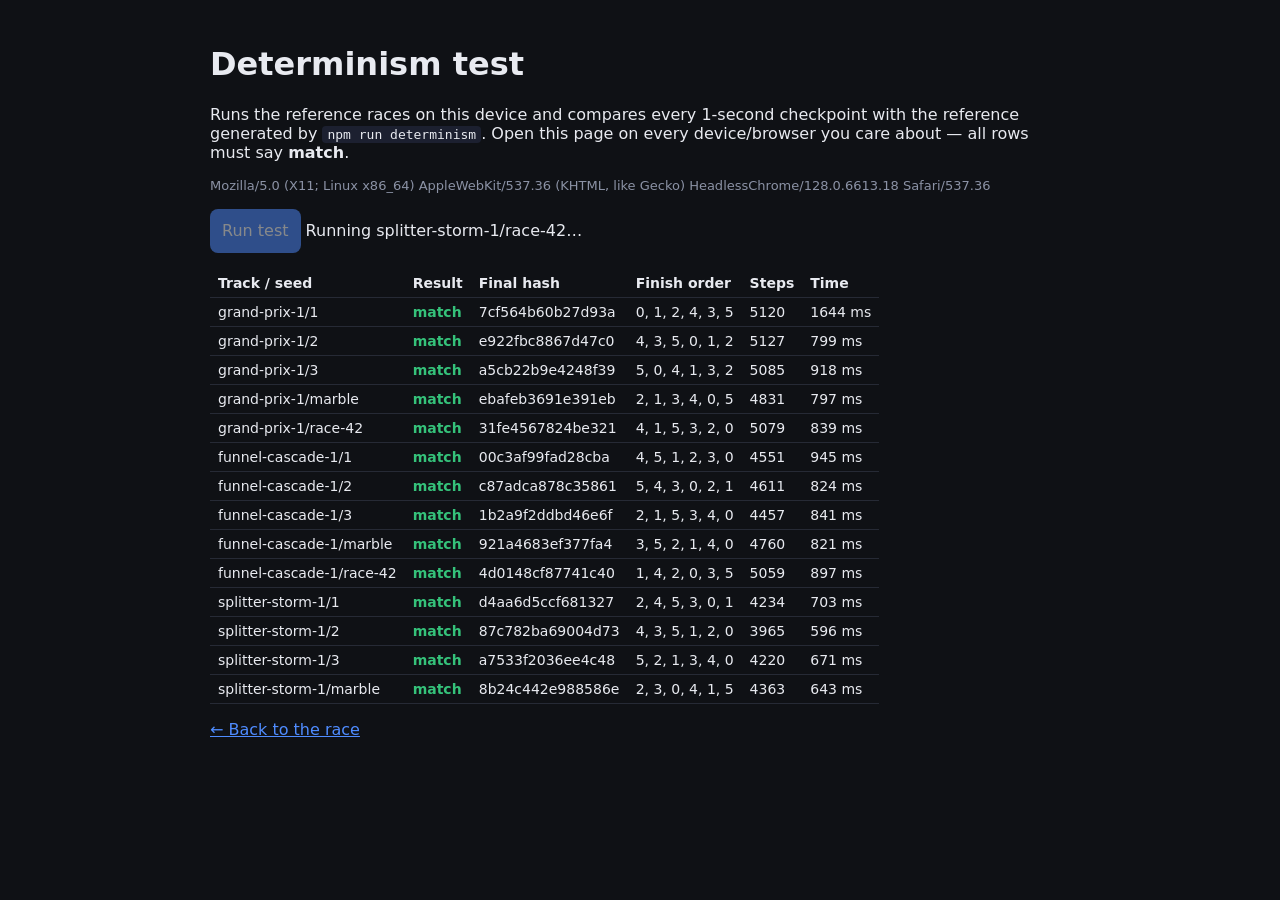
==== determinism.html @ 63c28d30 "dist files" ====
<!doctype html>
<html lang="en">
  <head>
    <meta charset="UTF-8" />
    <meta name="viewport" content="width=device-width, initial-scale=1.0" />
    <title>Determinism Test — MarbleRace</title>
    <script type="module" crossorigin src="./assets/determinism-B6ELlmEu.js"></script>
    <link rel="modulepreload" crossorigin href="./assets/rolldown-runtime-XKyaHtl9.js">
    <link rel="modulepreload" crossorigin href="./assets/hash-BnlOyjK9.js">
    <link rel="stylesheet" crossorigin href="./assets/hash-DS23Bfxa.css">
  </head>
  <body class="page">
    <!-- Classic inline script: runs even where the game's modules can't, so a
         file:// open or a startup error shows a message instead of a blank page. -->
    <script>
      (function () {
        function show(html) {
          var box = document.createElement('div');
          box.style.cssText = 'position:fixed;inset:0;display:flex;align-items:center;justify-content:center;padding:16px;background:#0f1115;color:#e8eaf0;font:15px/1.5 system-ui,sans-serif;z-index:10';
          box.innerHTML = '<div style="max-width:560px">' + html + '</div>';
          document.body.appendChild(box);
        }
        if (location.protocol === 'file:') {
          show('<h2>MarbleRace needs a web server</h2>' +
            '<p>Browsers block the game\u2019s scripts when a page is opened straight from disk (file://).</p>' +
            '<p>From the project folder run <code>npm run dev</code> and open <code>http://localhost:5173</code>, ' +
            'or run <code>npm run build</code> and serve <code>dist/</code> with any static server (e.g. <code>npx serve dist</code>).</p>');
          return;
        }
        var shown = false;
        function fail(msg) {
          // Once the page has started (data-started), errors stay in the console instead of
          // replacing the page. The ResizeObserver loop notice is a harmless browser warning.
          if (shown || document.documentElement.hasAttribute('data-started')) return;
          if (/^ResizeObserver loop/.test(String(msg))) return;
          shown = true;
          show('<h2>The game failed to start</h2><pre style="white-space:pre-wrap">' + String(msg).replace(/[<&]/g, function (c) { return c === '<' ? '&lt;' : '&amp;'; }) + '</pre>');
        }
        window.addEventListener('error', function (e) { fail(e.message || e); });
        window.addEventListener('unhandledrejection', function (e) { var r = e.reason; fail((r && (r.stack || r.message)) || r); });
      })();
    </script>
    <main class="doc">
      <h1>Determinism test</h1>
      <p>
        Runs the reference races on this device and compares every 1-second checkpoint
        with the reference generated by <code>npm run determinism</code>. Open this page on
        every device/browser you care about — all rows must say <strong>match</strong>.
      </p>
      <p class="muted" id="env"></p>
      <p><button id="run" type="button">Run test</button> <span id="summary"></span></p>
      <table>
        <thead>
          <tr><th>Track / seed</th><th>Result</th><th>Final hash</th><th>Finish order</th><th>Steps</th><th>Time</th></tr>
        </thead>
        <tbody id="rows"></tbody>
      </table>
      <p><a href="./index.html">← Back to the race</a></p>
    </main>
  </body>
</html>
---- assets/hash-DS23Bfxa.css ----
:root{--bg:#0f1115;--panel:#14171ed1;--text:#e8eaf0;--muted:#8b92a5;--accent:#4f8cff;--good:#35c27a;--bad:#ff5d5d;--radius:10px;color:var(--text);background:var(--bg);font-family:system-ui,-apple-system,Segoe UI,Roboto,sans-serif}html,body{height:100%;margin:0}body{background:var(--bg)}body.game{overflow:hidden}#app{touch-action:none;cursor:grab;width:100%;height:100%;display:block}#app:active{cursor:grabbing}.hud{top:max(12px, env(safe-area-inset-top));left:max(12px, env(safe-area-inset-left));right:max(12px, env(safe-area-inset-right));pointer-events:none;flex-wrap:wrap;align-items:flex-start;gap:8px;display:flex;position:fixed}.panel{background:var(--panel);border-radius:var(--radius);pointer-events:auto;-webkit-backdrop-filter:blur(6px);backdrop-filter:blur(6px);padding:8px 12px;font-size:14px;line-height:1.4}.order{margin:4px 0 0;padding:0;list-style:none}.order li{align-items:center;gap:6px;display:flex}.dot{border-radius:50%;width:10px;height:10px;display:inline-block}button{font:inherit;color:#fff;background:var(--accent);cursor:pointer;border:0;border-radius:8px;min-width:44px;min-height:44px;padding:6px 12px}button:disabled{opacity:.5;cursor:default}a{color:var(--accent)}body.page{overflow:auto}.doc{max-width:860px;margin:0 auto;padding:24px 16px}.muted{color:var(--muted);word-break:break-word;font-size:13px}.good{color:var(--good);font-weight:600}.bad{color:var(--bad);font-weight:600}table{border-collapse:collapse;width:100%;font-size:14px;display:block;overflow-x:auto}th,td{text-align:left;white-space:nowrap;border-bottom:1px solid #262a35;padding:6px 8px}code{background:#1c2030;border-radius:4px;padding:1px 5px}.ui{pointer-events:none;position:fixed;inset:0}.ui>*{pointer-events:auto}.screen{padding:max(16px, env(safe-area-inset-top)) max(16px, env(safe-area-inset-right)) max(16px, env(safe-area-inset-bottom)) max(16px, env(safe-area-inset-left));background:#0f11158c;justify-content:center;align-items:center;display:flex;position:absolute;inset:0;overflow-y:auto}.screen[hidden],.countdown[hidden],.toast[hidden],.hud[hidden]{display:none}.card{background:var(--panel);border-radius:var(--radius);-webkit-backdrop-filter:blur(8px);backdrop-filter:blur(8px);box-sizing:border-box;width:100%;max-width:480px;margin:auto;padding:20px}.card h1,.card h2{margin:0 0 8px}.card h3{margin:16px 0 6px;font-size:15px}.card table{margin-top:8px}.card td:last-child{white-space:normal}.small{font-size:12px}.row{flex-wrap:wrap;align-items:center;gap:8px;margin-top:10px;display:flex}.row.spread{justify-content:space-between;margin-top:0}.big{padding:10px 18px;font-size:16px}button.secondary{background:#2a3040}input,select{font:inherit;color:var(--text);box-sizing:border-box;background:#1c2030;border:1px solid #333a4d;border-radius:8px;min-height:44px;padding:6px 10px}.join{align-items:center;gap:8px;margin-top:12px;display:flex}.join input{flex:1;min-width:0}[data-form=join] input{text-transform:uppercase;letter-spacing:2px}.code{letter-spacing:2px;color:var(--accent);font-family:ui-monospace,monospace}.tag{color:var(--muted);background:#2a3040;border-radius:4px;margin-left:4px;padding:0 5px;font-size:11px}.players{margin:0;padding:0;list-style:none}.players li{border-bottom:1px solid #262a35;justify-content:space-between;gap:8px;padding:3px 0;display:flex}.bar{left:max(12px, env(safe-area-inset-left));right:max(12px, env(safe-area-inset-right));bottom:max(12px, env(safe-area-inset-bottom));justify-content:center;display:flex;position:absolute}.bar:empty,.corner:empty{display:none}.betting{flex-direction:column;gap:8px;width:100%;max-width:720px;max-height:50vh;display:flex;overflow-y:auto}.picks{grid-template-columns:repeat(auto-fit,minmax(90px,1fr));gap:6px;display:grid}.pick{background:#1c2030;border:2px solid #0000;flex-direction:column;align-items:center;gap:2px;padding:8px 4px;display:flex}.pick.on{border-color:var(--c);background:#262d40}.pick small{color:var(--muted);min-height:1em;font-size:11px}.corner{top:max(12px, env(safe-area-inset-top));right:max(12px, env(safe-area-inset-right));position:absolute}.countdown{pointer-events:none;text-shadow:0 4px 24px #000;justify-content:center;align-items:center;font-size:120px;font-weight:800;display:flex;position:absolute;inset:0}.countdown.waiting{font-size:22px;font-weight:600}.toast{color:#ffd6d6;border-radius:var(--radius);background:#3a1f24;max-width:min(560px,100% - 32px);padding:10px 14px;font-size:14px;position:absolute;top:72px;left:50%;transform:translate(-50%)}.swatches{flex-wrap:wrap;gap:4px;margin-top:4px;display:flex}.views,.marbles{gap:4px;display:flex}.swatch{color:#111}.room-info{align-items:center;gap:10px;display:flex}.toast{top:max(72px, calc(env(safe-area-inset-top) + 60px))}@media (width<=600px),(height<=500px){.hud{gap:6px}.hud .finish-order{display:none}.hud .panel{padding:6px 10px}.hud .clock{align-items:center;gap:8px;display:flex}.hud .camera{display:contents}.hud .camera>strong{display:none}.hud .camera .swatches{display:contents}.hud .views,.hud .marbles{pointer-events:auto}.corner{top:auto;bottom:max(12px, env(safe-area-inset-bottom))}.room-info{padding:6px 6px 6px 12px}.room-info .room-text{min-width:0;font-size:13px}.betting{gap:6px;padding:10px}.betting .muted{font-size:12px}.pick{flex-direction:row;justify-content:center;gap:6px;padding:4px}.pick small{min-height:0}}@media (width<=600px) and (orientation:portrait){.hud .marbles{flex:100%}.hud .marbles button{flex:1 1 0}.corner{left:max(12px, env(safe-area-inset-left))}.room-info{justify-content:space-between}.picks{grid-template-columns:repeat(3,1fr)}.countdown{font-size:96px}}@media (height<=500px) and (orientation:landscape){.hud [data-status]{display:none}.betting{max-height:62vh}.picks{grid-template-columns:repeat(6,1fr)}.pick small{display:none}.countdown{font-size:80px}}@media (height<=500px) and (width<=700px) and (orientation:landscape){.hud .clock strong{display:none}}.labels{pointer-events:none;position:fixed;inset:0;overflow:hidden}.marble-label{white-space:nowrap;background:var(--panel);border:1px solid var(--c);will-change:transform;border-radius:999px;align-items:center;gap:4px;padding:1px 7px 1px 2px;font-size:12px;line-height:1.4;display:flex;position:absolute;top:0;left:0}.marble-label[hidden]{display:none}.marble-label b{background:var(--c);color:#111;text-align:center;border-radius:999px;min-width:16px;font-size:11px}.marble-label.mine{box-shadow:0 0 8px var(--c);border-width:2px;font-weight:600}.marble-label.named{z-index:1}.marble-label.mine{z-index:2}
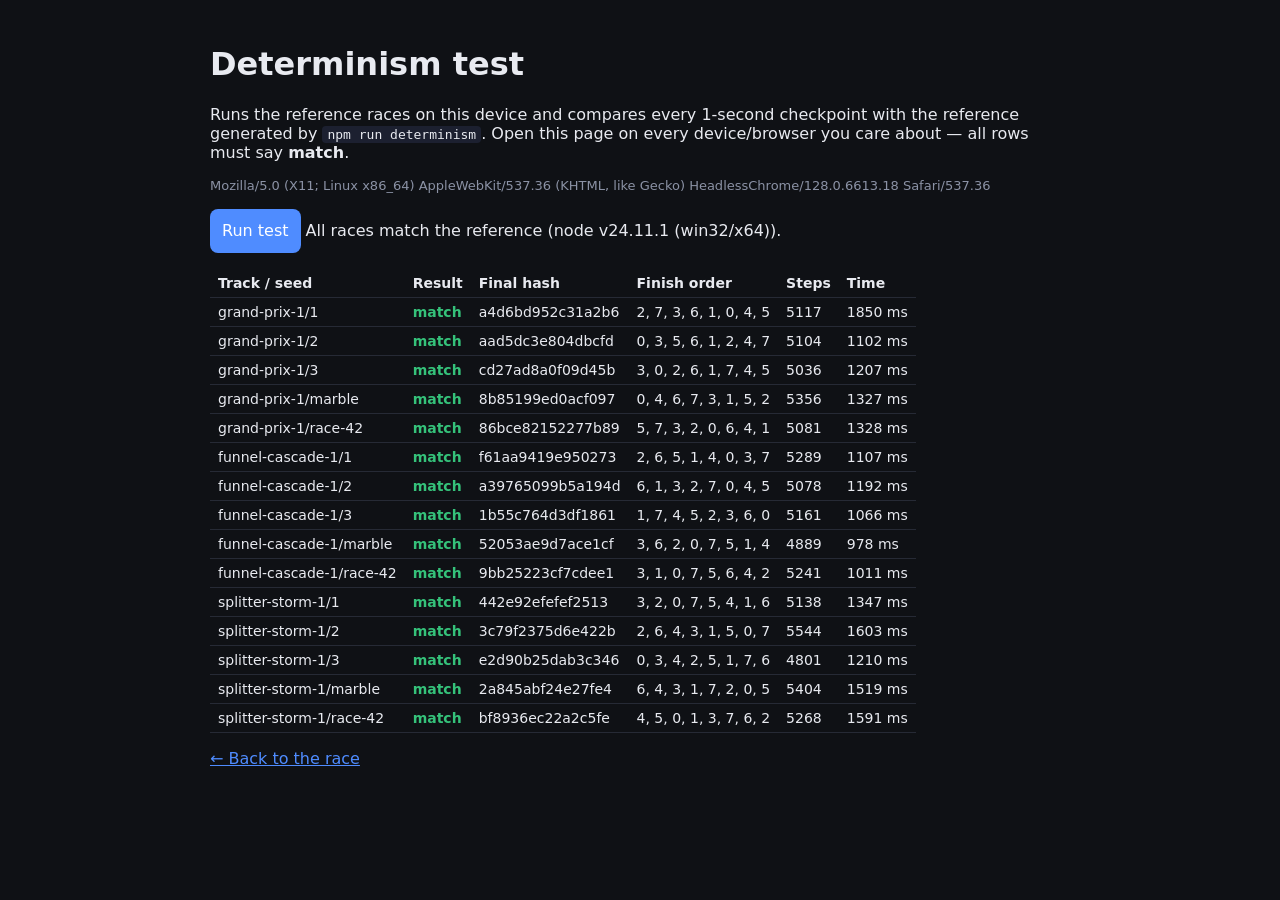
==== commit 32389d9a: "update" ====
--- a/determinism.html
+++ b/determinism.html
@@ -5,10 +5,10 @@
     <meta name="viewport" content="width=device-width, initial-scale=1.0" />
     <title>Determinism Test — MarbleRace</title> 
-    <script type="module" crossorigin src="./assets/determinism-B6ELlmEu.js"></script>
+    <script type="module" crossorigin src="./assets/determinism-DvO2t_vA.js"></script>
     <link rel="modulepreload" crossorigin href="./assets/rolldown-runtime-XKyaHtl9.js">
-    <link rel="modulepreload" crossorigin href="./assets/hash-BnlOyjK9.js">
-    <link rel="stylesheet" crossorigin href="./assets/hash-DS23Bfxa.css">
+    <link rel="modulepreload" crossorigin href="./assets/hash-Nkvuo9iR.js">
+    <link rel="stylesheet" crossorigin href="./assets/hash-DDf1sMyf.css">
   </head>
   <body class="page">
     <!-- Classic inline script: runs even where the game's modules can't, so a
--- a/assets/hash-DDf1sMyf.css
+++ b/assets/hash-DDf1sMyf.css
@@ -0,0 +1 @@
+:root{--bg:#0f1115;--panel:#14171ed1;--text:#e8eaf0;--muted:#8b92a5;--accent:#4f8cff;--good:#35c27a;--bad:#ff5d5d;--radius:10px;color:var(--text);background:var(--bg);font-family:system-ui,-apple-system,Segoe UI,Roboto,sans-serif}html,body{height:100%;margin:0}body{background:var(--bg)}body.game{overflow:hidden}#app{touch-action:none;cursor:grab;width:100%;height:100%;display:block}#app:active{cursor:grabbing}.hud{top:max(12px, env(safe-area-inset-top));left:max(12px, env(safe-area-inset-left));right:max(12px, env(safe-area-inset-right));pointer-events:none;flex-wrap:wrap;align-items:flex-start;gap:8px;display:flex;position:fixed}.panel{background:var(--panel);border-radius:var(--radius);pointer-events:auto;-webkit-backdrop-filter:blur(6px);backdrop-filter:blur(6px);padding:8px 12px;font-size:14px;line-height:1.4}.order{margin:4px 0 0;padding:0;list-style:none}.order li{align-items:center;gap:6px;display:flex}.dot{border-radius:50%;width:10px;height:10px;display:inline-block}button{font:inherit;color:#fff;background:var(--accent);cursor:pointer;border:0;border-radius:8px;min-width:44px;min-height:44px;padding:6px 12px}button:disabled{opacity:.5;cursor:default}a{color:var(--accent)}body.page{overflow:auto}.doc{max-width:860px;margin:0 auto;padding:24px 16px}.muted{color:var(--muted);word-break:break-word;font-size:13px}.good{color:var(--good);font-weight:600}.bad{color:var(--bad);font-weight:600}table{border-collapse:collapse;width:100%;font-size:14px;display:block;overflow-x:auto}th,td{text-align:left;white-space:nowrap;border-bottom:1px solid #262a35;padding:6px 8px}code{background:#1c2030;border-radius:4px;padding:1px 5px}.ui{pointer-events:none;position:fixed;inset:0}.ui>*{pointer-events:auto}.screen{padding:max(16px, env(safe-area-inset-top)) max(16px, env(safe-area-inset-right)) max(16px, env(safe-area-inset-bottom)) max(16px, env(safe-area-inset-left));background:#0f11158c;justify-content:center;align-items:center;display:flex;position:absolute;inset:0;overflow-y:auto}.screen[hidden],.countdown[hidden],.toast[hidden],.hud[hidden]{display:none}.card{background:var(--panel);border-radius:var(--radius);-webkit-backdrop-filter:blur(8px);backdrop-filter:blur(8px);box-sizing:border-box;width:100%;max-width:480px;margin:auto;padding:20px}.card h1,.card h2{margin:0 0 8px}.card h3{margin:16px 0 6px;font-size:15px}.card table{margin-top:8px}.card td:last-child{white-space:normal}.small{font-size:12px}.row{flex-wrap:wrap;align-items:center;gap:8px;margin-top:10px;display:flex}.row.spread{justify-content:space-between;margin-top:0}.big{padding:10px 18px;font-size:16px}button.secondary{background:#2a3040}input,select{font:inherit;color:var(--text);box-sizing:border-box;background:#1c2030;border:1px solid #333a4d;border-radius:8px;min-height:44px;padding:6px 10px}.join{align-items:center;gap:8px;margin-top:12px;display:flex}.join input{flex:1;min-width:0}[data-form=join] input{text-transform:uppercase;letter-spacing:2px}.code{letter-spacing:2px;color:var(--accent);font-family:ui-monospace,monospace}.tag{color:var(--muted);background:#2a3040;border-radius:4px;margin-left:4px;padding:0 5px;font-size:11px}.players{margin:0;padding:0;list-style:none}.players li{border-bottom:1px solid #262a35;justify-content:space-between;gap:8px;padding:3px 0;display:flex}.bar{left:max(12px, env(safe-area-inset-left));right:max(12px, env(safe-area-inset-right));bottom:max(12px, env(safe-area-inset-bottom));justify-content:center;display:flex;position:absolute}.bar:empty,.corner:empty{display:none}.betting{flex-direction:column;gap:8px;width:100%;max-width:720px;max-height:50vh;display:flex;overflow-y:auto}.picks{grid-template-columns:repeat(auto-fit,minmax(90px,1fr));gap:6px;display:grid}.pick{background:#1c2030;border:2px solid #0000;flex-direction:column;align-items:center;gap:2px;padding:8px 4px;display:flex}.pick.on{border-color:var(--c);background:#262d40}.pick small{color:var(--muted);min-height:1em;font-size:11px}.corner{top:max(12px, env(safe-area-inset-top));right:max(12px, env(safe-area-inset-right));position:absolute}.countdown{pointer-events:none;text-shadow:0 4px 24px #000;justify-content:center;align-items:center;font-size:120px;font-weight:800;display:flex;position:absolute;inset:0}.countdown.waiting{font-size:22px;font-weight:600}.toast{color:#ffd6d6;border-radius:var(--radius);background:#3a1f24;max-width:min(560px,100% - 32px);padding:10px 14px;font-size:14px;position:absolute;top:72px;left:50%;transform:translate(-50%)}.swatches{flex-wrap:wrap;gap:4px;margin-top:4px;display:flex}.views,.marbles{gap:4px;display:flex}.swatch{color:#111}.room-info{align-items:center;gap:10px;display:flex}.toast{top:max(72px, calc(env(safe-area-inset-top) + 60px))}@media (width<=600px),(height<=500px){.hud{gap:6px}.hud .finish-order{display:none}.hud .panel{padding:6px 10px}.hud .clock{align-items:center;gap:8px;display:flex}.hud .camera{display:contents}.hud .camera>strong{display:none}.hud .camera .swatches{display:contents}.hud .views,.hud .marbles{pointer-events:auto}.corner{top:auto;bottom:max(12px, env(safe-area-inset-bottom))}.room-info{padding:6px 6px 6px 12px}.room-info .room-text{min-width:0;font-size:13px}.betting{gap:6px;padding:10px}.betting .muted{font-size:12px}.pick{flex-direction:row;justify-content:center;gap:6px;padding:4px}.pick small{min-height:0}}@media (width<=600px) and (orientation:portrait){.hud .marbles{flex:100%}.hud .marbles button{flex:1 1 0}.corner{left:max(12px, env(safe-area-inset-left))}.room-info{justify-content:space-between}.picks{grid-template-columns:repeat(4,1fr)}.countdown{font-size:96px}}@media (height<=500px) and (orientation:landscape){.hud [data-status]{display:none}.betting{max-height:62vh}.picks{grid-template-columns:repeat(8,1fr)}.pick small{display:none}.countdown{font-size:80px}}@media (height<=500px) and (width<=700px) and (orientation:landscape){.hud .clock strong{display:none}}.labels{pointer-events:none;position:fixed;inset:0;overflow:hidden}.marble-label{white-space:nowrap;background:var(--panel);border:1px solid var(--c);will-change:transform;border-radius:999px;align-items:center;gap:4px;padding:1px 7px 1px 2px;font-size:12px;line-height:1.4;display:flex;position:absolute;top:0;left:0}.marble-label[hidden]{display:none}.marble-label b{background:var(--c);color:#111;text-align:center;border-radius:999px;min-width:16px;font-size:11px}.marble-label.mine{box-shadow:0 0 8px var(--c);border-width:2px;font-weight:600}.marble-label.named{z-index:1}.marble-label.mine{z-index:2}
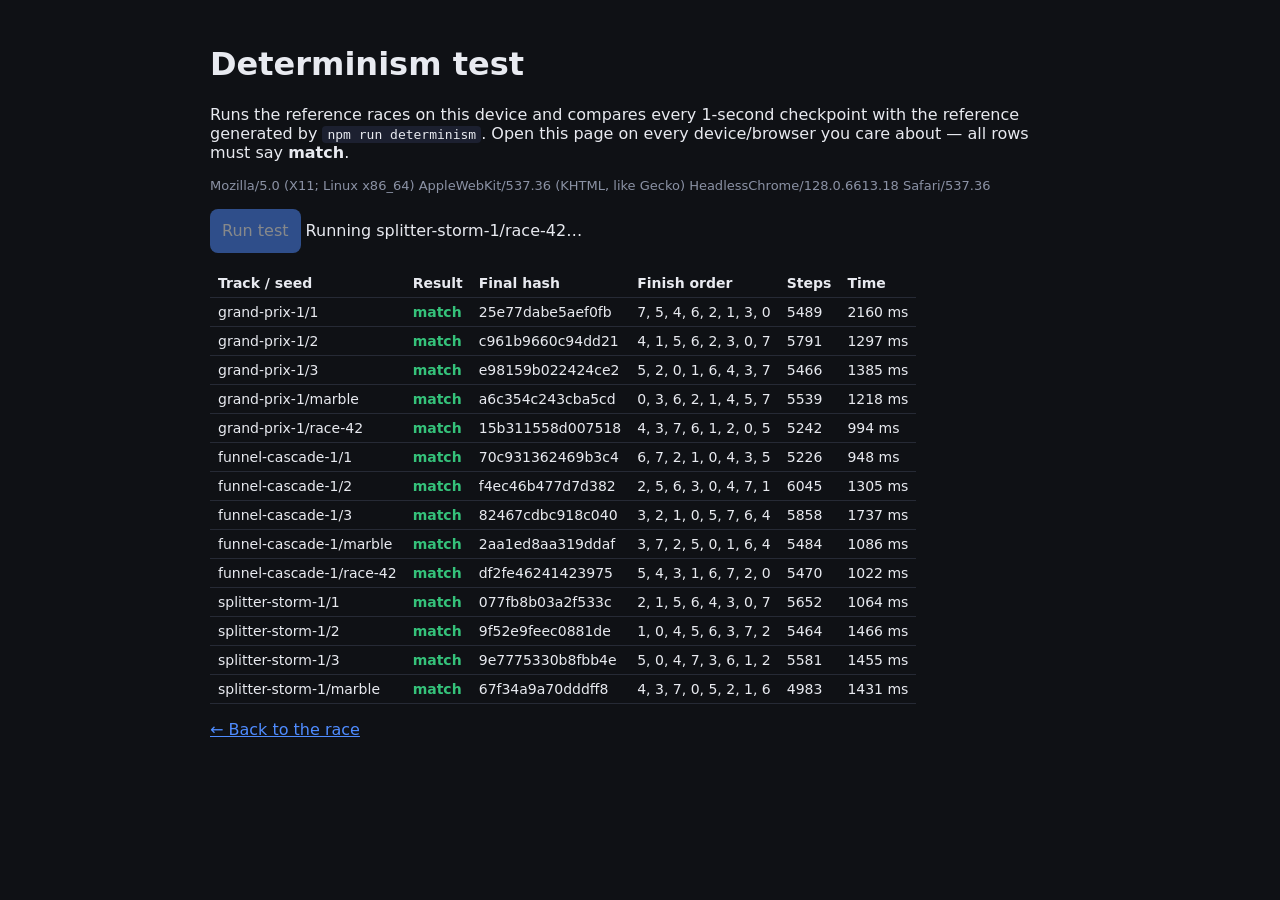
==== commit 5350af82: "update" ====
--- a/determinism.html
+++ b/determinism.html
@@ -5,9 +5,9 @@
     <meta name="viewport" content="width=device-width, initial-scale=1.0" />
     <title>Determinism Test — MarbleRace</title> 
-    <script type="module" crossorigin src="./assets/determinism-DvO2t_vA.js"></script>
+    <script type="module" crossorigin src="./assets/determinism-CDzkoosU.js"></script>
     <link rel="modulepreload" crossorigin href="./assets/rolldown-runtime-XKyaHtl9.js">
-    <link rel="modulepreload" crossorigin href="./assets/hash-Nkvuo9iR.js">
+    <link rel="modulepreload" crossorigin href="./assets/hash-C274LNmG.js">
     <link rel="stylesheet" crossorigin href="./assets/hash-DDf1sMyf.css">
   </head>
   <body class="page">
